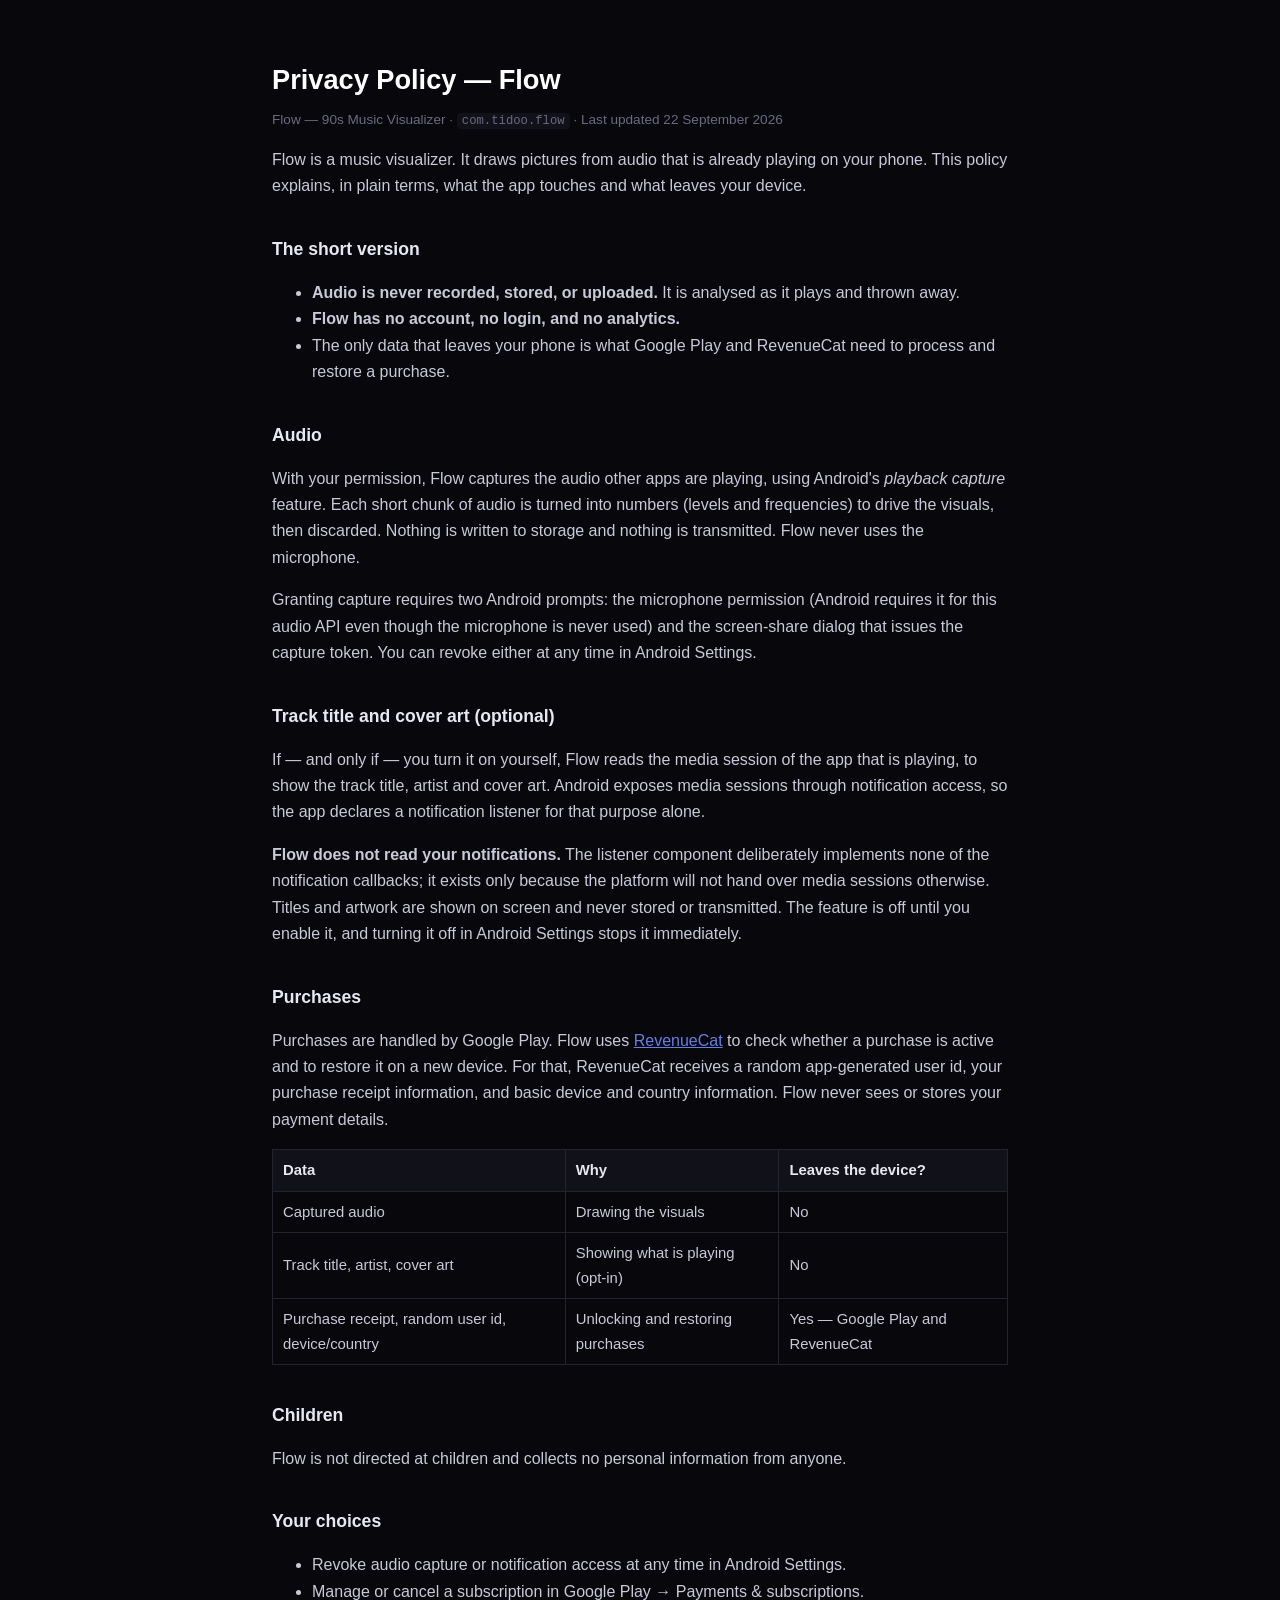
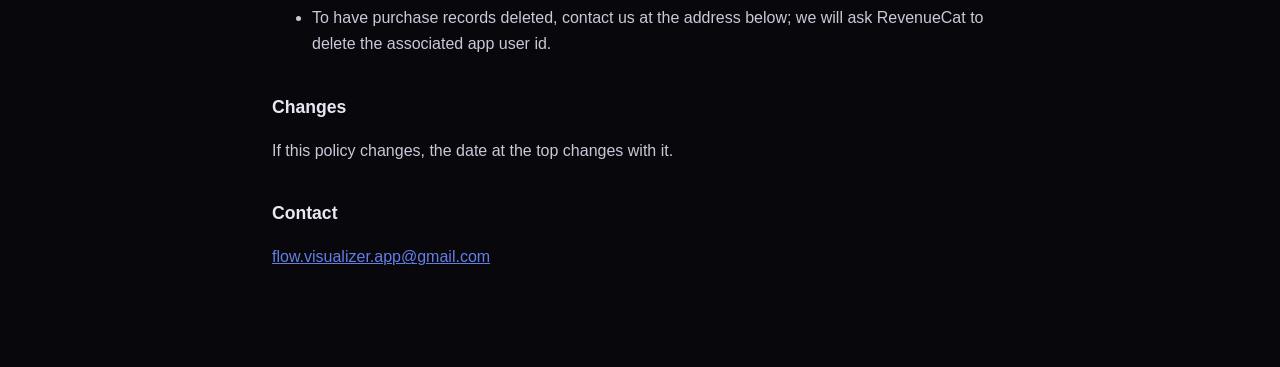
==== privacy.html @ 98a3bfed "Flow legal pages: privacy policy and terms" ====
<!doctype html>
<html lang="en">
<meta charset="utf-8">
<meta name="viewport" content="width=device-width, initial-scale=1">
<title>Flow — Privacy Policy</title>
<link rel="stylesheet" href="style.css">

<h1>Privacy Policy — Flow</h1>
<p class="meta">Flow — 90s Music Visualizer · <code>com.tidoo.flow</code> · Last updated 22 September 2026</p>

<p>Flow is a music visualizer. It draws pictures from audio that is already playing
on your phone. This policy explains, in plain terms, what the app touches and what
leaves your device.</p>

<h2>The short version</h2>
<ul>
  <li><strong>Audio is never recorded, stored, or uploaded.</strong> It is analysed as
      it plays and thrown away.</li>
  <li><strong>Flow has no account, no login, and no analytics.</strong></li>
  <li>The only data that leaves your phone is what Google Play and RevenueCat need to
      process and restore a purchase.</li>
</ul>

<h2>Audio</h2>
<p>With your permission, Flow captures the audio other apps are playing, using
Android's <em>playback capture</em> feature. Each short chunk of audio is turned into
numbers (levels and frequencies) to drive the visuals, then discarded. Nothing is
written to storage and nothing is transmitted. Flow never uses the microphone.</p>
<p>Granting capture requires two Android prompts: the microphone permission (Android
requires it for this audio API even though the microphone is never used) and the
screen-share dialog that issues the capture token. You can revoke either at any time
in Android Settings.</p>

<h2>Track title and cover art (optional)</h2>
<p>If — and only if — you turn it on yourself, Flow reads the media session of the app
that is playing, to show the track title, artist and cover art. Android exposes media
sessions through notification access, so the app declares a notification listener for
that purpose alone.</p>
<p><strong>Flow does not read your notifications.</strong> The listener component
deliberately implements none of the notification callbacks; it exists only because the
platform will not hand over media sessions otherwise. Titles and artwork are shown on
screen and never stored or transmitted. The feature is off until you enable it, and
turning it off in Android Settings stops it immediately.</p>

<h2>Purchases</h2>
<p>Purchases are handled by Google Play. Flow uses
<a href="https://www.revenuecat.com/privacy">RevenueCat</a> to check whether a purchase
is active and to restore it on a new device. For that, RevenueCat receives a random
app-generated user id, your purchase receipt information, and basic device and country
information. Flow never sees or stores your payment details.</p>

<table>
  <tr><th>Data</th><th>Why</th><th>Leaves the device?</th></tr>
  <tr><td>Captured audio</td><td>Drawing the visuals</td><td>No</td></tr>
  <tr><td>Track title, artist, cover art</td><td>Showing what is playing (opt-in)</td><td>No</td></tr>
  <tr><td>Purchase receipt, random user id, device/country</td><td>Unlocking and restoring purchases</td><td>Yes — Google Play and RevenueCat</td></tr>
</table>

<h2>Children</h2>
<p>Flow is not directed at children and collects no personal information from anyone.</p>

<h2>Your choices</h2>
<ul>
  <li>Revoke audio capture or notification access at any time in Android Settings.</li>
  <li>Manage or cancel a subscription in Google Play → Payments &amp; subscriptions.</li>
  <li>To have purchase records deleted, contact us at the address below; we will ask
      RevenueCat to delete the associated app user id.</li>
</ul>

<h2>Changes</h2>
<p>If this policy changes, the date at the top changes with it.</p>

<h2>Contact</h2>
<p><a href="mailto:flow.visualizer.app@gmail.com">flow.visualizer.app@gmail.com</a></p>
</html>
---- style.css ----
:root { color-scheme: dark; }
body {
  margin: 0 auto; padding: 40px 20px 80px; max-width: 46rem;
  background: #07070c; color: #c9c9d8;
  font: 16px/1.65 -apple-system, BlinkMacSystemFont, "Segoe UI", Roboto, sans-serif;
}
h1 { color: #fff; font-size: 1.7rem; margin-bottom: .2em; }
h2 { color: #e8e8f2; font-size: 1.1rem; margin-top: 2em; }
a { color: #667fe5; }
.meta { color: #6a6a82; font-size: .85rem; margin-top: 0; }
table { border-collapse: collapse; width: 100%; margin: 1em 0; }
th, td { border: 1px solid #23232f; padding: 8px 10px; text-align: left; font-size: .93rem; }
th { color: #e8e8f2; background: #11111a; }
code { background: #11111a; padding: 1px 5px; border-radius: 4px; font-size: .9em; }
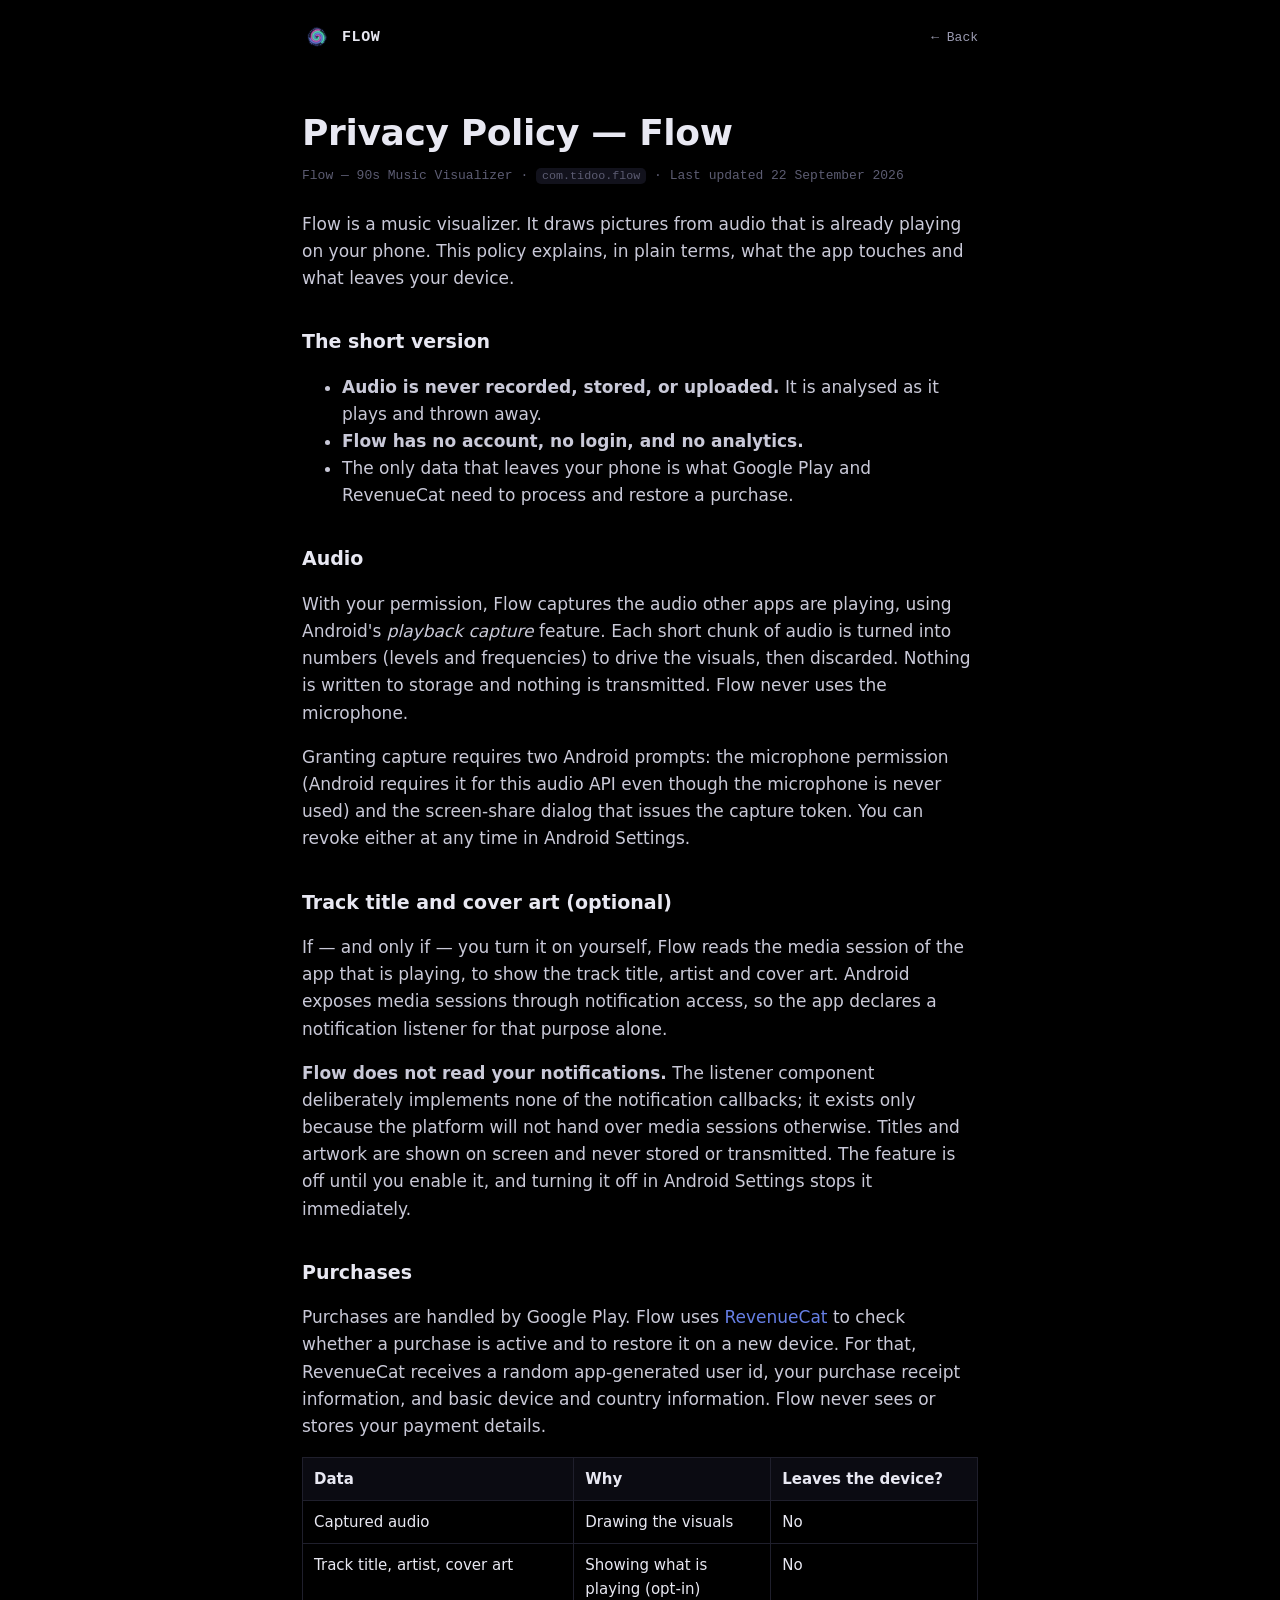
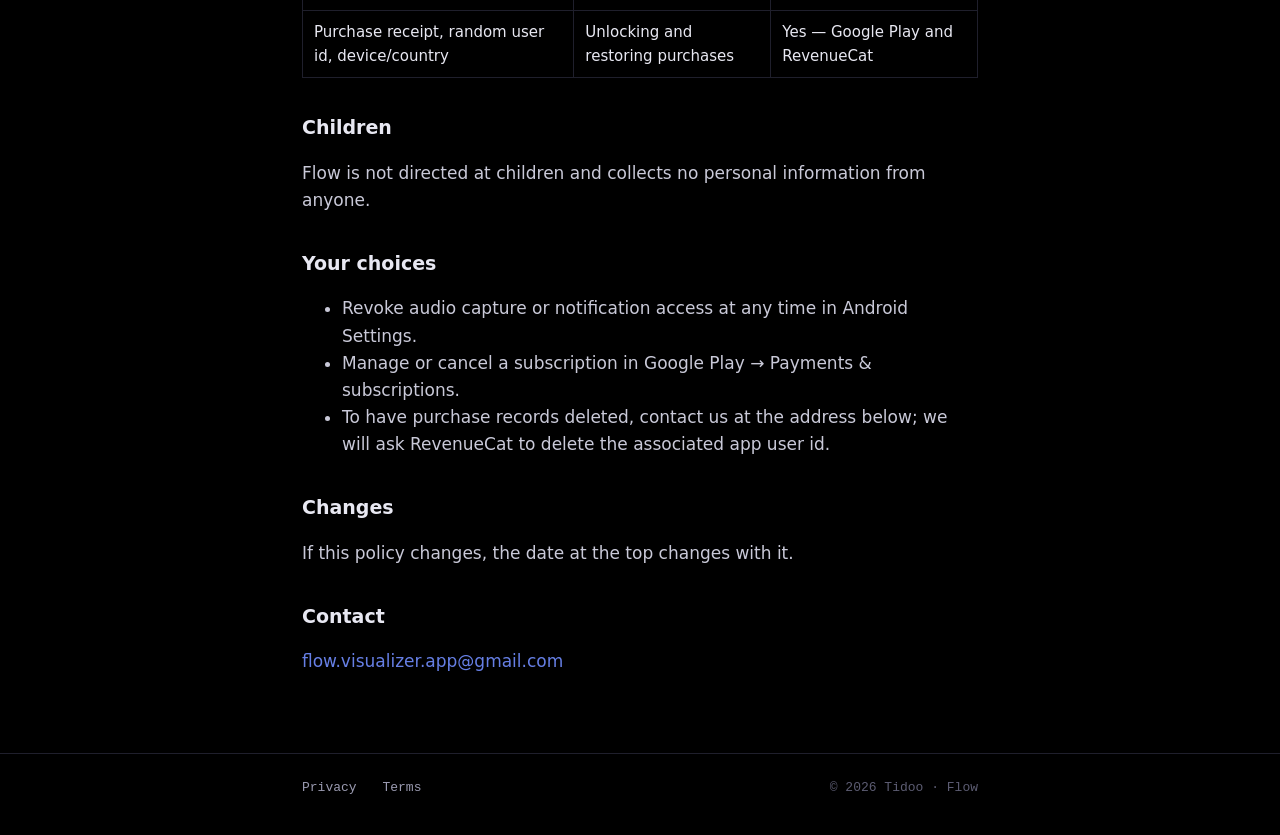
==== commit 9fe794d4: "Update landing site from flow-android" ====
--- a/privacy.html
+++ b/privacy.html
@@ -1,75 +1,103 @@
 <!doctype html>
 <html lang="en">
-<meta charset="utf-8">
-<meta name="viewport" content="width=device-width, initial-scale=1">
-<title>Flow — Privacy Policy</title>
-<link rel="stylesheet" href="style.css">
+<head>
+  <meta charset="utf-8">
+  <meta name="viewport" content="width=device-width, initial-scale=1">
+  <title>Privacy Policy — Flow</title>
+  <meta name="theme-color" content="#000000">
+  <link rel="icon" href="assets/favicon.png">
+  <link rel="stylesheet" href="styles.css">
+</head>
+<body>
 
-<h1>Privacy Policy — Flow</h1>
-<p class="meta">Flow — 90s Music Visualizer · <code>com.tidoo.flow</code> · Last updated 22 September 2026</p>
+<header class="site-header">
+  <div class="wrap">
+    <a class="brand" href="index.html"><img src="assets/icon.png" alt="">FLOW</a>
+    <a class="back" href="index.html">&larr; Back</a>
+  </div>
+</header>
 
-<p>Flow is a music visualizer. It draws pictures from audio that is already playing
-on your phone. This policy explains, in plain terms, what the app touches and what
-leaves your device.</p>
+<main class="legal">
+  <div class="wrap">
+    <h1>Privacy Policy — Flow</h1>
+    <p class="meta">Flow — 90s Music Visualizer · <code>com.tidoo.flow</code> · Last updated 22 September 2026</p>
 
-<h2>The short version</h2>
-<ul>
-  <li><strong>Audio is never recorded, stored, or uploaded.</strong> It is analysed as
-      it plays and thrown away.</li>
-  <li><strong>Flow has no account, no login, and no analytics.</strong></li>
-  <li>The only data that leaves your phone is what Google Play and RevenueCat need to
-      process and restore a purchase.</li>
-</ul>
+    <p>Flow is a music visualizer. It draws pictures from audio that is already playing
+    on your phone. This policy explains, in plain terms, what the app touches and what
+    leaves your device.</p>
 
-<h2>Audio</h2>
-<p>With your permission, Flow captures the audio other apps are playing, using
-Android's <em>playback capture</em> feature. Each short chunk of audio is turned into
-numbers (levels and frequencies) to drive the visuals, then discarded. Nothing is
-written to storage and nothing is transmitted. Flow never uses the microphone.</p>
-<p>Granting capture requires two Android prompts: the microphone permission (Android
-requires it for this audio API even though the microphone is never used) and the
-screen-share dialog that issues the capture token. You can revoke either at any time
-in Android Settings.</p>
+    <h2>The short version</h2>
+    <ul>
+      <li><strong>Audio is never recorded, stored, or uploaded.</strong> It is analysed as
+          it plays and thrown away.</li>
+      <li><strong>Flow has no account, no login, and no analytics.</strong></li>
+      <li>The only data that leaves your phone is what Google Play and RevenueCat need to
+          process and restore a purchase.</li>
+    </ul>
 
-<h2>Track title and cover art (optional)</h2>
-<p>If — and only if — you turn it on yourself, Flow reads the media session of the app
-that is playing, to show the track title, artist and cover art. Android exposes media
-sessions through notification access, so the app declares a notification listener for
-that purpose alone.</p>
-<p><strong>Flow does not read your notifications.</strong> The listener component
-deliberately implements none of the notification callbacks; it exists only because the
-platform will not hand over media sessions otherwise. Titles and artwork are shown on
-screen and never stored or transmitted. The feature is off until you enable it, and
-turning it off in Android Settings stops it immediately.</p>
+    <h2>Audio</h2>
+    <p>With your permission, Flow captures the audio other apps are playing, using
+    Android's <em>playback capture</em> feature. Each short chunk of audio is turned into
+    numbers (levels and frequencies) to drive the visuals, then discarded. Nothing is
+    written to storage and nothing is transmitted. Flow never uses the microphone.</p>
+    <p>Granting capture requires two Android prompts: the microphone permission (Android
+    requires it for this audio API even though the microphone is never used) and the
+    screen-share dialog that issues the capture token. You can revoke either at any time
+    in Android Settings.</p>
 
-<h2>Purchases</h2>
-<p>Purchases are handled by Google Play. Flow uses
-<a href="https://www.revenuecat.com/privacy">RevenueCat</a> to check whether a purchase
-is active and to restore it on a new device. For that, RevenueCat receives a random
-app-generated user id, your purchase receipt information, and basic device and country
-information. Flow never sees or stores your payment details.</p>
+    <h2>Track title and cover art (optional)</h2>
+    <p>If — and only if — you turn it on yourself, Flow reads the media session of the app
+    that is playing, to show the track title, artist and cover art. Android exposes media
+    sessions through notification access, so the app declares a notification listener for
+    that purpose alone.</p>
+    <p><strong>Flow does not read your notifications.</strong> The listener component
+    deliberately implements none of the notification callbacks; it exists only because the
+    platform will not hand over media sessions otherwise. Titles and artwork are shown on
+    screen and never stored or transmitted. The feature is off until you enable it, and
+    turning it off in Android Settings stops it immediately.</p>
 
-<table>
-  <tr><th>Data</th><th>Why</th><th>Leaves the device?</th></tr>
-  <tr><td>Captured audio</td><td>Drawing the visuals</td><td>No</td></tr>
-  <tr><td>Track title, artist, cover art</td><td>Showing what is playing (opt-in)</td><td>No</td></tr>
-  <tr><td>Purchase receipt, random user id, device/country</td><td>Unlocking and restoring purchases</td><td>Yes — Google Play and RevenueCat</td></tr>
-</table>
+    <h2>Purchases</h2>
+    <p>Purchases are handled by Google Play. Flow uses
+    <a href="https://www.revenuecat.com/privacy">RevenueCat</a> to check whether a purchase
+    is active and to restore it on a new device. For that, RevenueCat receives a random
+    app-generated user id, your purchase receipt information, and basic device and country
+    information. Flow never sees or stores your payment details.</p>
 
-<h2>Children</h2>
-<p>Flow is not directed at children and collects no personal information from anyone.</p>
+    <table>
+      <tr><th>Data</th><th>Why</th><th>Leaves the device?</th></tr>
+      <tr><td>Captured audio</td><td>Drawing the visuals</td><td>No</td></tr>
+      <tr><td>Track title, artist, cover art</td><td>Showing what is playing (opt-in)</td><td>No</td></tr>
+      <tr><td>Purchase receipt, random user id, device/country</td><td>Unlocking and restoring purchases</td><td>Yes — Google Play and RevenueCat</td></tr>
+    </table>
 
-<h2>Your choices</h2>
-<ul>
-  <li>Revoke audio capture or notification access at any time in Android Settings.</li>
-  <li>Manage or cancel a subscription in Google Play → Payments &amp; subscriptions.</li>
-  <li>To have purchase records deleted, contact us at the address below; we will ask
-      RevenueCat to delete the associated app user id.</li>
-</ul>
+    <h2>Children</h2>
+    <p>Flow is not directed at children and collects no personal information from anyone.</p>
 
-<h2>Changes</h2>
-<p>If this policy changes, the date at the top changes with it.</p>
+    <h2>Your choices</h2>
+    <ul>
+      <li>Revoke audio capture or notification access at any time in Android Settings.</li>
+      <li>Manage or cancel a subscription in Google Play → Payments &amp; subscriptions.</li>
+      <li>To have purchase records deleted, contact us at the address below; we will ask
+          RevenueCat to delete the associated app user id.</li>
+    </ul>
 
-<h2>Contact</h2>
-<p><a href="mailto:flow.visualizer.app@gmail.com">flow.visualizer.app@gmail.com</a></p>
+    <h2>Changes</h2>
+    <p>If this policy changes, the date at the top changes with it.</p>
+
+    <h2>Contact</h2>
+    <p><a href="mailto:flow.visualizer.app@gmail.com">flow.visualizer.app@gmail.com</a></p>
+  </div>
+</main>
+
+<footer class="site-footer">
+  <div class="wrap">
+    <nav>
+      <a href="privacy.html">Privacy</a>
+      <a href="terms.html">Terms</a>
+    </nav>
+    <span>&copy; 2026 Tidoo &middot; Flow</span>
+  </div>
+</footer>
+
+</body>
 </html>
--- a/styles.css
+++ b/styles.css
@@ -0,0 +1,324 @@
+/*
+ * Flow landing page. One stylesheet for every page, no external requests.
+ *
+ * Dark on purpose: the kit's landing template is light, but Flow is a
+ * dark-only app built around a pure-black canvas, and a white page in front
+ * of it reads as a different product.
+ */
+:root {
+  --bg: #000000;
+  --surface: #0b0b12;
+  --surface-2: #12121c;
+  --line: #1f1f2c;
+  --text: #e8e8f2;
+  --muted: #9a9ab0;
+  --faint: #5c5c72;
+  --accent: #667fe5;   /* BrandPrimary */
+  --accent-2: #4ce0b3; /* BrandPrimaryBright */
+  --radius: 14px;
+  --mono: ui-monospace, "SF Mono", "Cascadia Mono", Consolas, "Liberation Mono", Menlo, monospace;
+  --sans: system-ui, -apple-system, "Segoe UI", Roboto, "Helvetica Neue", Arial, sans-serif;
+  color-scheme: dark;
+}
+
+* { box-sizing: border-box; }
+
+html { -webkit-text-size-adjust: 100%; }
+
+body {
+  margin: 0;
+  background: var(--bg);
+  color: var(--text);
+  font: 17px/1.6 var(--sans);
+}
+
+a { color: var(--accent); text-decoration: none; }
+a:hover { text-decoration: underline; }
+
+img { max-width: 100%; display: block; }
+
+.wrap {
+  width: 100%;
+  max-width: 720px;
+  margin: 0 auto;
+  padding: 0 22px;
+}
+
+/* ---- header -------------------------------------------------------------- */
+
+.site-header {
+  padding: 22px 0;
+}
+
+.site-header .wrap {
+  display: flex;
+  align-items: center;
+  justify-content: space-between;
+  gap: 16px;
+}
+
+.brand {
+  display: flex;
+  align-items: center;
+  gap: 10px;
+  color: var(--text);
+  font: 600 15px var(--mono);
+  letter-spacing: 0.04em;
+}
+.brand:hover { text-decoration: none; }
+.brand img { width: 30px; height: 30px; border-radius: 8px; }
+
+.back {
+  font: 13px var(--mono);
+  color: var(--muted);
+}
+
+/* ---- hero ---------------------------------------------------------------- */
+
+.hero {
+  text-align: center;
+  padding: 56px 0 28px;
+}
+
+.hero .icon {
+  width: 88px;
+  height: 88px;
+  margin: 0 auto 26px;
+  border-radius: 22px;
+  box-shadow: 0 0 60px rgba(102, 127, 229, 0.35);
+}
+
+.eyebrow {
+  font: 600 12px var(--mono);
+  letter-spacing: 0.16em;
+  color: var(--accent-2);
+  text-transform: uppercase;
+  margin: 0 0 14px;
+}
+
+.hero h1 {
+  font-size: clamp(34px, 7vw, 52px);
+  line-height: 1.08;
+  letter-spacing: -0.02em;
+  margin: 0 0 16px;
+}
+
+.hero .tagline {
+  color: var(--muted);
+  font-size: 19px;
+  max-width: 520px;
+  margin: 0 auto 30px;
+}
+
+.cta {
+  display: inline-flex;
+  align-items: center;
+  gap: 10px;
+  padding: 14px 26px;
+  border-radius: 999px;
+  background: var(--accent);
+  color: #fff;
+  font-weight: 600;
+  font-size: 16px;
+}
+.cta:hover { text-decoration: none; filter: brightness(1.1); }
+.cta svg { width: 18px; height: 18px; }
+
+.cta-note {
+  margin: 14px 0 0;
+  font: 13px var(--mono);
+  color: var(--faint);
+}
+
+/* ---- screenshots ---------------------------------------------------------- */
+
+.shots {
+  display: grid;
+  grid-template-columns: repeat(3, 1fr);
+  gap: 14px;
+  margin: 46px 0 8px;
+}
+
+.shots img {
+  border-radius: var(--radius);
+  border: 1px solid var(--line);
+  width: 100%;
+  height: auto;
+}
+
+.shots-pair {
+  grid-template-columns: repeat(2, 1fr);
+  max-width: 470px;
+  margin: 0 auto;
+}
+.shots.shots-pair img:nth-child(2) { transform: none; }
+
+/* The middle shot sits forward, so the row reads as a set rather than a grid. */
+.shots img:nth-child(2) { transform: translateY(-14px); }
+
+/* ---- sections --------------------------------------------------------------- */
+
+section { padding: 44px 0; }
+
+section h2 {
+  font-size: 26px;
+  letter-spacing: -0.01em;
+  margin: 0 0 8px;
+}
+
+.section-lead {
+  color: var(--muted);
+  margin: 0 0 26px;
+}
+
+.features {
+  display: grid;
+  gap: 12px;
+}
+
+.feature {
+  background: var(--surface);
+  border: 1px solid var(--line);
+  border-radius: var(--radius);
+  padding: 18px 20px;
+}
+
+.feature h3 {
+  margin: 0 0 4px;
+  font-size: 17px;
+}
+
+.feature p {
+  margin: 0;
+  color: var(--muted);
+  font-size: 15.5px;
+}
+
+.works-with {
+  font: 14px var(--mono);
+  color: var(--muted);
+  line-height: 1.9;
+}
+
+.works-with strong { color: var(--text); font-weight: 600; }
+
+.note {
+  background: var(--surface-2);
+  border-left: 3px solid var(--accent-2);
+  border-radius: 0 var(--radius) var(--radius) 0;
+  padding: 14px 18px;
+  color: var(--muted);
+  font-size: 15px;
+}
+
+.pricing {
+  display: grid;
+  grid-template-columns: 1fr 1fr;
+  gap: 12px;
+}
+
+.plan {
+  background: var(--surface);
+  border: 1px solid var(--line);
+  border-radius: var(--radius);
+  padding: 18px 20px;
+}
+
+.plan h3 { margin: 0 0 4px; font-size: 17px; }
+.plan p { margin: 0; color: var(--muted); font-size: 15px; }
+
+/* ---- contact ------------------------------------------------------------------ */
+
+.contact a.email {
+  font: 600 17px var(--mono);
+}
+
+.socials {
+  display: flex;
+  flex-wrap: wrap;
+  gap: 10px;
+  margin-top: 16px;
+}
+
+.socials a {
+  padding: 8px 14px;
+  border: 1px solid var(--line);
+  border-radius: 999px;
+  font: 13px var(--mono);
+  color: var(--muted);
+}
+
+/* ---- footer ----------------------------------------------------------------------- */
+
+.site-footer {
+  border-top: 1px solid var(--line);
+  margin-top: 30px;
+  padding: 26px 0 40px;
+  font: 13px var(--mono);
+  color: var(--faint);
+}
+
+.site-footer .wrap {
+  display: flex;
+  flex-wrap: wrap;
+  justify-content: space-between;
+  gap: 12px;
+}
+
+.site-footer nav a { color: var(--muted); margin-right: 18px; }
+
+/* ---- legal pages ------------------------------------------------------------------ */
+
+.legal { padding: 20px 0 30px; }
+
+.legal h1 {
+  font-size: clamp(28px, 5vw, 36px);
+  letter-spacing: -0.01em;
+  margin: 10px 0 6px;
+}
+
+.legal .meta {
+  font: 13px var(--mono);
+  color: var(--faint);
+  margin: 0 0 28px;
+}
+
+.legal h2 {
+  font-size: 19px;
+  margin: 34px 0 8px;
+}
+
+.legal p, .legal li { color: #c9c9d8; }
+
+.legal code {
+  font: 0.9em var(--mono);
+  background: var(--surface-2);
+  padding: 1px 6px;
+  border-radius: 5px;
+}
+
+.legal table {
+  width: 100%;
+  border-collapse: collapse;
+  margin: 16px 0;
+  font-size: 15px;
+}
+
+.legal th, .legal td {
+  border: 1px solid var(--line);
+  padding: 9px 11px;
+  text-align: left;
+  vertical-align: top;
+}
+
+.legal th { background: var(--surface); color: var(--text); }
+
+/* ---- small screens ------------------------------------------------------------------ */
+
+@media (max-width: 560px) {
+  body { font-size: 16px; }
+  .hero { padding-top: 36px; }
+  .shots { gap: 8px; }
+  .shots img:nth-child(2) { transform: translateY(-8px); }
+  .pricing { grid-template-columns: 1fr; }
+}
